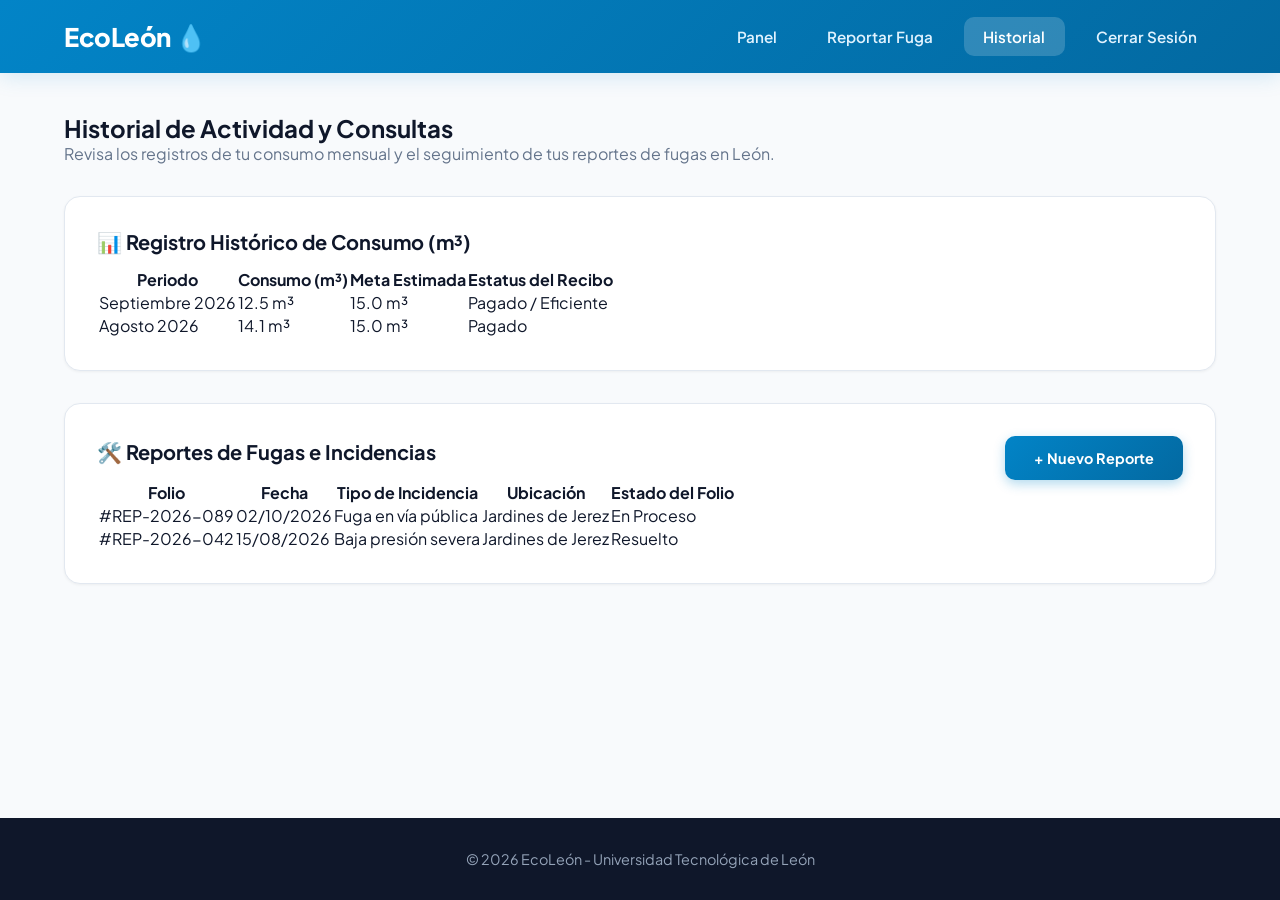
==== historial.html @ 9cf530f6 "Version preliminar de proyecto: ECOLEON" ====
<!DOCTYPE html>
<html lang="es">
<head>
  <meta charset="UTF-8">
  <meta name="viewport" content="width=device-width, initial-scale=1.0">
  <title>EcoLeón - Historial y Consultas</title>
  <link rel="stylesheet" href="css/styles.css">
</head>
<body>

  <header class="main-header">
    <div class="logo-container">
      <h1>EcoLeón 💧</h1>
    </div>
    <nav class="main-nav">
      <ul>
        <li><a href="dashboard.html">Panel</a></li>
        <li><a href="reportar-fuga.html">Reportar Fuga</a></li>
        <li><a href="historial.html" class="active">Historial</a></li>
        <li><a href="index.html">Cerrar Sesión</a></li>
      </ul>
    </nav>
  </header>

  <main>
    <h2>Historial de Actividad y Consultas</h2>
    <p style="margin-bottom: 2rem; color: var(--text-muted);">Revisa los registros de tu consumo mensual y el seguimiento de tus reportes de fugas en León.</p>

    <section class="card" style="margin-bottom: 2rem;">
      <h3>📊 Registro Histórico de Consumo (m³)</h3>
      <div class="table-responsive">
        <table>
          <thead>
            <tr>
              <th>Periodo</th>
              <th>Consumo (m³)</th>
              <th>Meta Estimada</th>
              <th>Estatus del Recibo</th>
            </tr>
          </thead>
          <tbody>
            <tr>
              <td>Septiembre 2026</td>
              <td>12.5 m³</td>
              <td>15.0 m³</td>
              <td><span class="badge badge-success">Pagado / Eficiente</span></td>
            </tr>
            <tr>
              <td>Agosto 2026</td>
              <td>14.1 m³</td>
              <td>15.0 m³</td>
              <td><span class="badge badge-success">Pagado</span></td>
            </tr>
          </tbody>
        </table>
      </div>
    </section>

    <section class="card">
      <div style="display: flex; justify-content: space-between; align-items: center; flex-wrap: wrap; gap: 1rem;">
        <h3>🛠️ Reportes de Fugas e Incidencias</h3>
        <a href="reportar-fuga.html" class="btn btn-primary" style="font-size: 0.9rem;">+ Nuevo Reporte</a>
      </div>

      <div class="table-responsive">
        <table id="tabla-reportes">
          <thead>
            <tr>
              <th>Folio</th>
              <th>Fecha</th>
              <th>Tipo de Incidencia</th>
              <th>Ubicación</th>
              <th>Estado del Folio</th>
            </tr>
          </thead>
          <tbody>
          </tbody>
        </table>
      </div>
    </section>
  </main>

  <footer class="main-footer">
    <p>&copy; 2026 EcoLeón - Universidad Tecnológica de León</p>
  </footer>

  <script src="js/main.js"></script>
</body>
</html>
---- css/styles.css ----
@import url('https://fonts.googleapis.com/css2?family=Plus+Jakarta+Sans:wght@400;500;600;700;800&display=swap');

:root {
  --primary-gradient: linear-gradient(135deg, #0284c7 0%, #0369a1 100%);
  --accent-teal: #0d9488;
  --bg-main: #f8fafc;
  --card-bg: #ffffff;
  --text-dark: #0f172a;
  --text-muted: #64748b;
  --border-color: #e2e8f0;
  --shadow-sm: 0 1px 3px rgba(0, 0, 0, 0.05);
  --shadow-md: 0 10px 25px -5px rgba(14, 165, 233, 0.1), 0 8px 10px -6px rgba(0, 0, 0, 0.05);
  --radius-lg: 16px;
  --radius-md: 10px;
}

* {
  box-sizing: border-box;
  margin: 0;
  padding: 0;
  font-family: 'Plus Jakarta Sans', sans-serif;
}

body {
  background-color: var(--bg-main);
  color: var(--text-dark);
  min-height: 100vh;
  display: flex;
  flex-direction: column;
}

.main-header {
  background: var(--primary-gradient);
  padding: 1.25rem 5%;
  display: flex;
  justify-content: space-between;
  align-items: center;
  box-shadow: 0 4px 20px rgba(2, 132, 199, 0.15);
}

.logo-container h1 {
  font-size: 1.6rem;
  font-weight: 800;
  color: #ffffff;
  letter-spacing: -0.5px;
  display: flex;
  align-items: center;
  gap: 0.5rem;
}

.main-nav ul, 
.main-nav ol, 
nav ul {
  display: flex !important;
  list-style: none !important;
  list-style-type: none !important;
  gap: 0.75rem;
  margin: 0;
  padding: 0;
}

.main-nav li {
  list-style: none !important;
  list-style-type: none !important;
}

.main-nav a {
  color: #e0f2fe !important;
  text-decoration: none !important;
  font-weight: 600;
  font-size: 0.95rem;
  padding: 0.6rem 1.2rem;
  border-radius: var(--radius-md);
  transition: all 0.25s ease;
}

.main-nav a:hover,
.main-nav a.active {
  background: rgba(255, 255, 255, 0.18);
  color: #ffffff !important;
  backdrop-filter: blur(8px);
}

main {
  flex: 1;
  max-width: 1200px;
  width: 90%;
  margin: 2.5rem auto;
}

.hero-card {
  background: var(--card-bg);
  border: 1px solid var(--border-color);
  border-radius: var(--radius-lg);
  padding: 3.5rem 2rem;
  text-align: center;
  box-shadow: var(--shadow-md);
  position: relative;
  overflow: hidden;
}

.hero-card::before {
  content: '';
  position: absolute;
  top: 0;
  left: 0;
  right: 0;
  height: 5px;
  background: var(--primary-gradient);
}

.hero-card h2 {
  font-size: 2.2rem;
  font-weight: 800;
  color: var(--text-dark);
  margin-bottom: 1rem;
  letter-spacing: -0.5px;
}

.hero-card p {
  color: var(--text-muted);
  font-size: 1.1rem;
  max-width: 650px;
  margin: 0 auto 2rem auto;
  line-height: 1.6;
}

.btn-group {
  display: flex;
  gap: 1rem;
  justify-content: center;
}

.btn {
  display: inline-flex;
  align-items: center;
  justify-content: center;
  padding: 0.8rem 1.8rem;
  font-weight: 700;
  font-size: 0.95rem;
  border-radius: var(--radius-md);
  text-decoration: none;
  transition: all 0.25s ease;
  cursor: pointer;
  border: none;
}

.btn-primary {
  background: var(--primary-gradient);
  color: #ffffff;
  box-shadow: 0 4px 12px rgba(2, 132, 199, 0.3);
}

.btn-primary:hover {
  transform: translateY(-2px);
  box-shadow: 0 6px 18px rgba(2, 132, 199, 0.4);
}

.btn-secondary {
  background: #f1f5f9;
  color: var(--text-dark);
  border: 1px solid var(--border-color);
}

.btn-secondary:hover {
  background: #e2e8f0;
  transform: translateY(-2px);
}

.grid-container {
  display: grid;
  grid-template-columns: repeat(auto-fit, minmax(300px, 1fr));
  gap: 1.75rem;
  margin-top: 2.5rem;
}

.card {
  background: var(--card-bg);
  border: 1px solid var(--border-color);
  border-radius: var(--radius-lg);
  padding: 2rem;
  box-shadow: var(--shadow-sm);
  transition: all 0.3s ease;
}

.card:hover {
  transform: translateY(-4px);
  box-shadow: var(--shadow-md);
  border-color: #cbd5e1;
}

.card h3 {
  font-size: 1.25rem;
  font-weight: 700;
  margin-bottom: 0.75rem;
  color: var(--text-dark);
}

.card p {
  color: var(--text-muted);
  font-size: 0.95rem;
  line-height: 1.6;
}

.form-container {
  max-width: 480px;
  margin: 1.5rem auto;
  background: var(--card-bg);
  border: 1px solid var(--border-color);
  border-radius: var(--radius-lg);
  padding: 2.5rem;
  box-shadow: var(--shadow-md);
}

.form-group {
  margin-bottom: 1.25rem;
  display: flex;
  flex-direction: column;
}

.form-group label {
  font-weight: 600;
  font-size: 0.9rem;
  margin-bottom: 0.4rem;
  color: var(--text-dark);
}

.form-group input, .form-group select, .form-group textarea {
  padding: 0.75rem 1rem;
  border: 1px solid var(--border-color);
  border-radius: var(--radius-md);
  font-size: 0.95rem;
  outline: none;
  transition: border-color 0.2s;
  background: #f8fafc;
}

.form-group input:focus, .form-group select:focus, .form-group textarea:focus {
  border-color: #0284c7;
  background: #ffffff;
}

.main-footer {
  background: #0f172a;
  color: #94a3b8;
  text-align: center;
  padding: 2rem;
  font-size: 0.9rem;
  margin-top: auto;
}
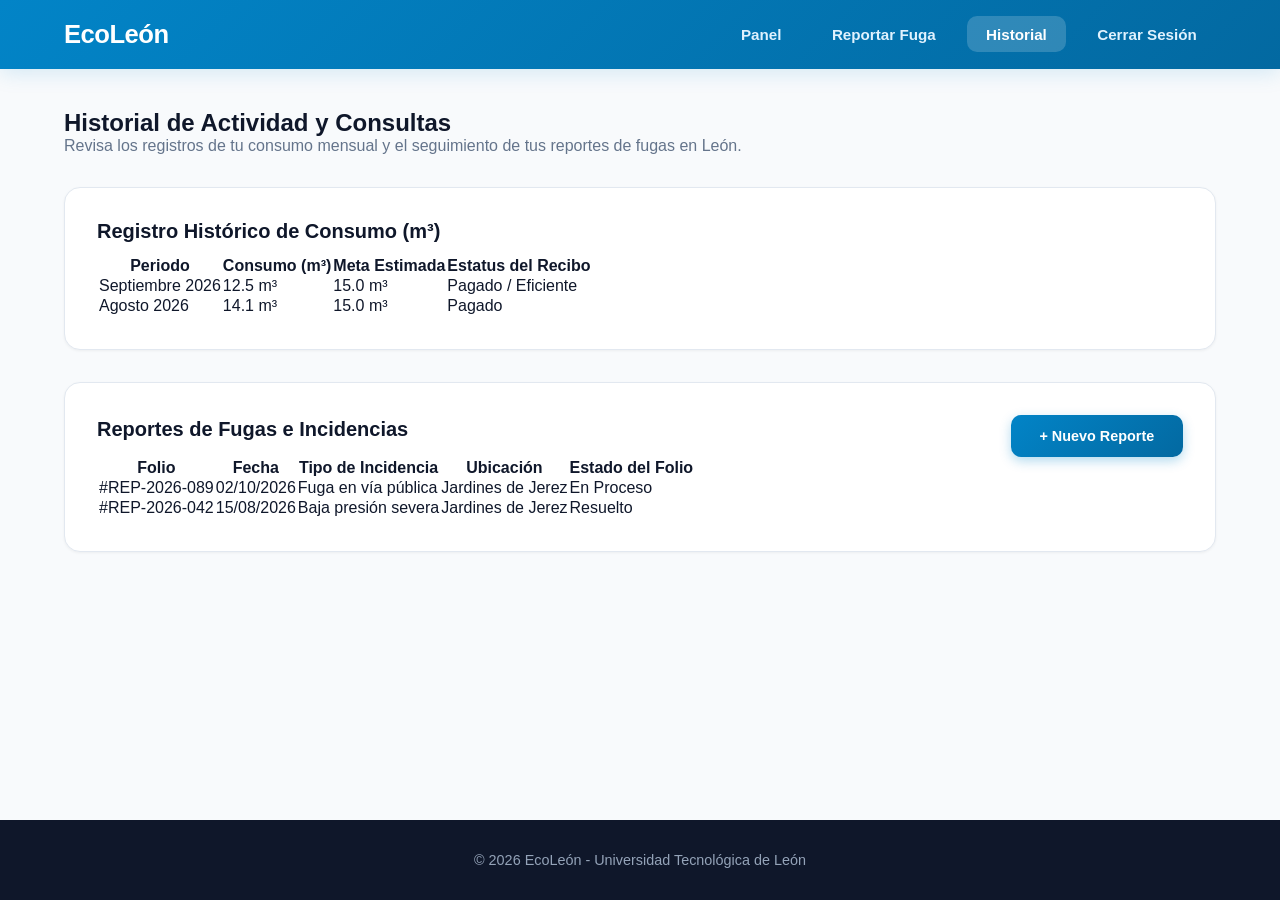
==== commit fc18ff5f: "EcoLeon" ====
--- a/historial.html
+++ b/historial.html
@@ -10,7 +10,7 @@
 
   <header class="main-header">
     <div class="logo-container">
-      <h1>EcoLeón 💧</h1>
+      <h1>EcoLeón</h1>
     </div>
     <nav class="main-nav">
       <ul>
@@ -27,7 +27,7 @@
     <p style="margin-bottom: 2rem; color: var(--text-muted);">Revisa los registros de tu consumo mensual y el seguimiento de tus reportes de fugas en León.</p>
 
     <section class="card" style="margin-bottom: 2rem;">
-      <h3>📊 Registro Histórico de Consumo (m³)</h3>
+      <h3>Registro Histórico de Consumo (m³)</h3>
       <div class="table-responsive">
         <table>
           <thead>
@@ -58,7 +58,7 @@
 
     <section class="card">
       <div style="display: flex; justify-content: space-between; align-items: center; flex-wrap: wrap; gap: 1rem;">
-        <h3>🛠️ Reportes de Fugas e Incidencias</h3>
+        <h3>Reportes de Fugas e Incidencias</h3>
         <a href="reportar-fuga.html" class="btn btn-primary" style="font-size: 0.9rem;">+ Nuevo Reporte</a>
       </div>
 
--- a/css/styles.css
+++ b/css/styles.css
@@ -1,6 +1,4 @@
-@import url('https://fonts.googleapis.com/css2?family=Plus+Jakarta+Sans:wght@400;500;600;700;800&display=swap');
-
-:root {
+html{
   --primary-gradient: linear-gradient(135deg, #0284c7 0%, #0369a1 100%);
   --accent-teal: #0d9488;
   --bg-main: #f8fafc;
